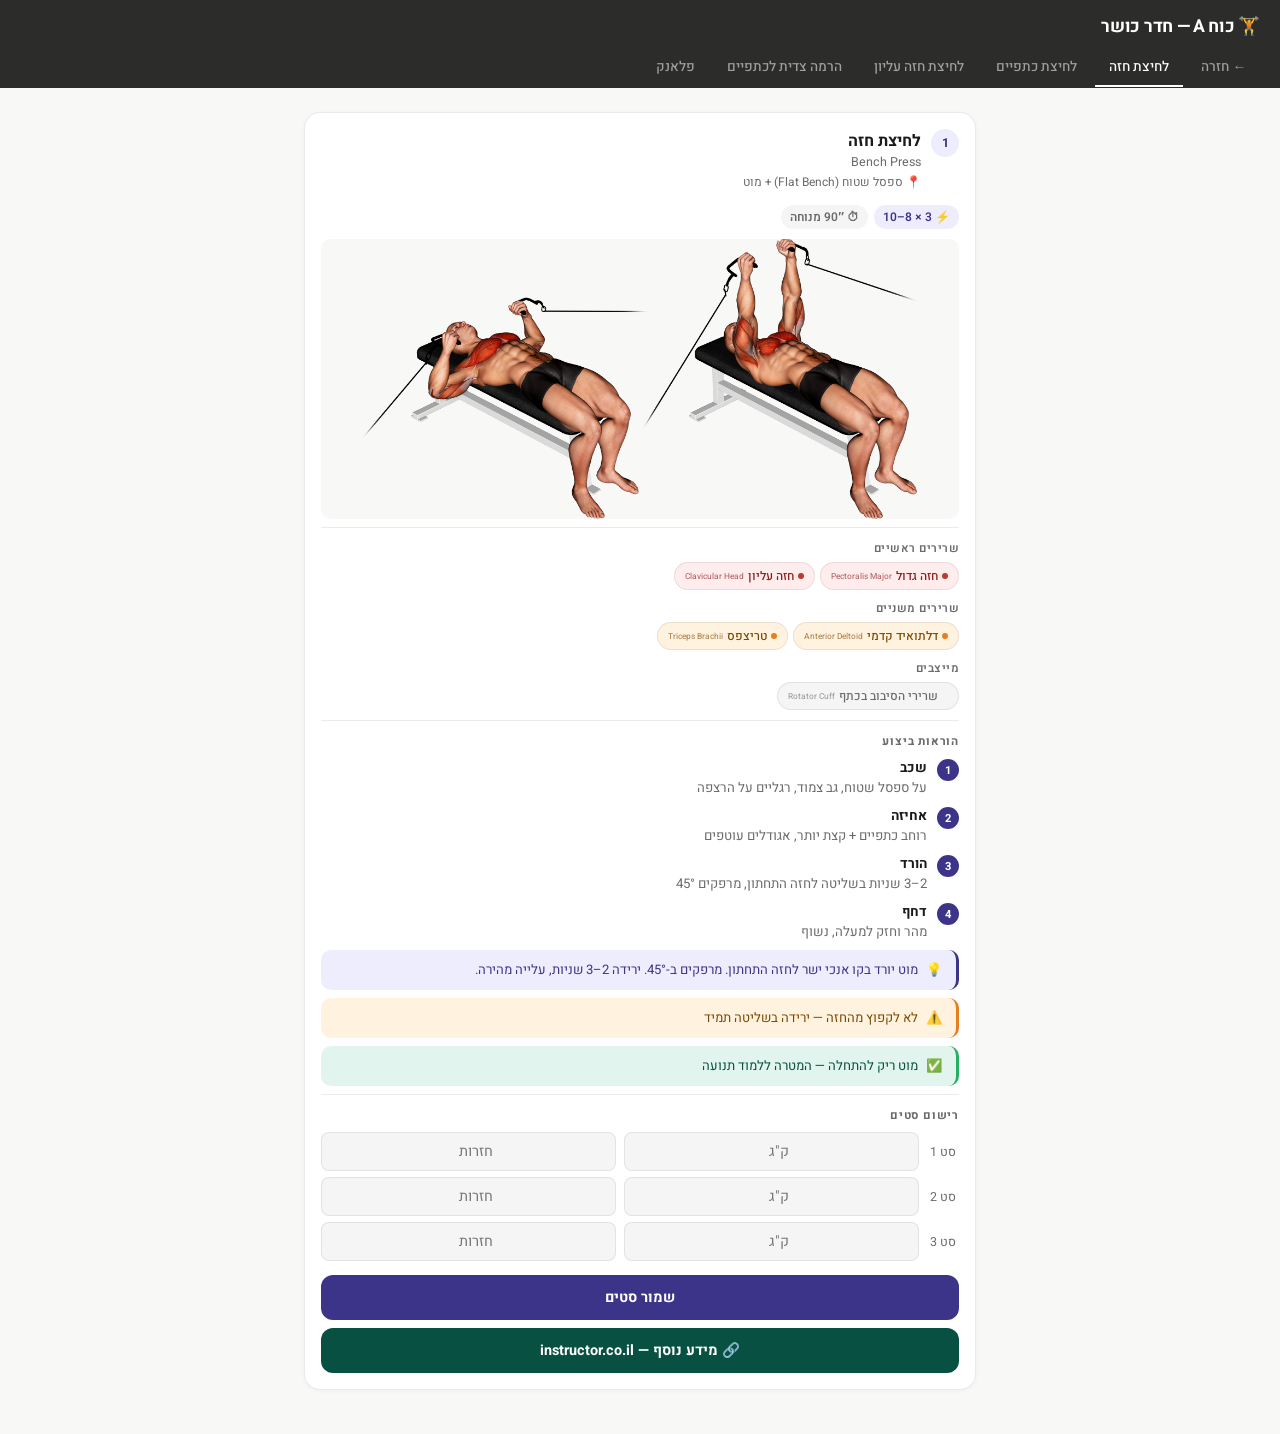
==== pages/day1.html @ a32762c1 "Fix: remove ES modules, works with file:// directly" ====
﻿<!DOCTYPE html>
<html lang="he" dir="rtl">
<head>
  <meta charset="UTF-8">
  <meta name="viewport" content="width=device-width, initial-scale=1.0">
  <title>כוח A — חזה + כתפיים</title>
  <link rel="manifest" href="../manifest.json">
  <meta name="theme-color" content="#2C2C2A">
  <meta name="apple-mobile-web-app-capable" content="yes">
  <link rel="stylesheet" href="../css/style.css">
  <link rel="stylesheet" href="../css/mobile.css">
  <script src="../data/exercises-data.js"></script>
  <script src="../data/plan-data.js"></script>
  <script src="../js/tracker.js"></script>
  <script src="../js/data.js"></script>
  <script src="../js/components.js"></script>
  <script src="../js/render.js"></script>
</head>
<body>
<header class="site-header">
  <h1 id="pageTitle">כוח A — חזה + כתפיים</h1>
  <nav class="tab-nav" id="exNav"></nav>
</header>
<main id="content">
  <div class="card"><div class="text-muted text-sm">טוען...</div></div>
</main>
<script>
  Render.renderStrengthPage('sunday');
</script>
</body>
</html>
---- css/style.css ----
@import url('https://fonts.googleapis.com/css2?family=Heebo:wght@300;400;500;600;700;800&display=swap');

*, *::before, *::after { box-sizing: border-box; margin: 0; padding: 0; }

:root {
  --purple-light: #EEEDFE;
  --purple-dark: #3C3489;
  --green-light: #E1F5EE;
  --green-dark: #085041;
  --orange-light: #FAEEDA;
  --orange-dark: #633806;
  --gray-light: #F5F5F5;
  --gray-dark: #6B6B6B;
  --bg: #F8F8F7;
  --card-bg: #FFFFFF;
  --header-bg: #2C2C2A;
  --text: #1A1A1A;
  --text-muted: #6B6B6B;
  --border: rgba(0,0,0,0.08);
  --radius: 16px;
  --border-width: 0.5px;
}

html { font-size: 16px; }

body {
  font-family: 'Heebo', sans-serif;
  direction: rtl;
  background: var(--bg);
  color: var(--text);
  min-height: 100vh;
  -webkit-font-smoothing: antialiased;
}

/* ── Header ── */
.site-header {
  position: sticky;
  top: 0;
  z-index: 100;
  background: var(--header-bg);
  color: #fff;
  padding: 12px 16px 0;
}

.site-header h1 {
  font-size: 1.1rem;
  font-weight: 700;
  letter-spacing: -0.3px;
  padding-bottom: 10px;
}

.tab-nav {
  display: flex;
  gap: 4px;
  overflow-x: auto;
  scrollbar-width: none;
  padding-bottom: 1px;
}

.tab-nav::-webkit-scrollbar { display: none; }

.tab-btn {
  flex-shrink: 0;
  padding: 8px 14px;
  border: none;
  background: transparent;
  color: rgba(255,255,255,0.55);
  font-family: 'Heebo', sans-serif;
  font-size: 0.85rem;
  font-weight: 500;
  cursor: pointer;
  border-bottom: 2px solid transparent;
  transition: color 0.15s, border-color 0.15s;
  white-space: nowrap;
}

.tab-btn.active, .tab-btn:hover {
  color: #fff;
  border-bottom-color: #fff;
}

/* ── Main layout ── */
main { padding: 16px; max-width: 480px; margin: 0 auto; }

/* ── Cards ── */
.card {
  background: var(--card-bg);
  border-radius: var(--radius);
  border: var(--border-width) solid var(--border);
  padding: 16px;
  margin-bottom: 12px;
  box-shadow: 0 1px 4px rgba(0,0,0,0.04);
}

.card-header {
  display: flex;
  align-items: center;
  gap: 10px;
  margin-bottom: 12px;
}

.card-icon {
  width: 40px; height: 40px;
  border-radius: 10px;
  display: flex; align-items: center; justify-content: center;
  font-size: 1.25rem;
  flex-shrink: 0;
}

.card-title { font-size: 1rem; font-weight: 700; }
.card-subtitle { font-size: 0.78rem; color: var(--text-muted); margin-top: 1px; }

/* ── Color themes ── */
.theme-purple .card-icon { background: var(--purple-light); }
.theme-purple .badge { background: var(--purple-light); color: var(--purple-dark); }
.theme-green .card-icon { background: var(--green-light); }
.theme-green .badge { background: var(--green-light); color: var(--green-dark); }
.theme-orange .card-icon { background: var(--orange-light); }
.theme-orange .badge { background: var(--orange-light); color: var(--orange-dark); }

/* ── Day card on dashboard ── */
.day-card {
  display: flex;
  align-items: center;
  gap: 12px;
  padding: 14px 16px;
  background: var(--card-bg);
  border-radius: var(--radius);
  border: var(--border-width) solid var(--border);
  margin-bottom: 8px;
  text-decoration: none;
  color: inherit;
  transition: box-shadow 0.15s, transform 0.1s;
}

.day-card:hover { box-shadow: 0 4px 12px rgba(0,0,0,0.08); transform: translateY(-1px); }
.day-card.today { border-color: var(--purple-dark); box-shadow: 0 0 0 1.5px var(--purple-dark); }

.day-dot {
  width: 44px; height: 44px;
  border-radius: 50%;
  display: flex; align-items: center; justify-content: center;
  font-size: 1.4rem;
  flex-shrink: 0;
}

.day-dot.purple { background: var(--purple-light); }
.day-dot.green  { background: var(--green-light); }
.day-dot.gray   { background: var(--gray-light); }

.day-info { flex: 1; }
.day-label { font-size: 0.95rem; font-weight: 700; }
.day-sub   { font-size: 0.78rem; color: var(--text-muted); }

.day-arrow { color: var(--text-muted); font-size: 1rem; }

/* ── Exercise card ── */
.exercise-card { margin-bottom: 20px; }

.exercise-card .ex-header {
  display: flex; align-items: flex-start; gap: 10px;
  margin-bottom: 14px;
}

.ex-num {
  width: 28px; height: 28px;
  border-radius: 50%;
  background: var(--purple-light);
  color: var(--purple-dark);
  font-size: 0.78rem; font-weight: 700;
  display: flex; align-items: center; justify-content: center;
  flex-shrink: 0;
}

.ex-name-he { font-size: 1rem; font-weight: 700; }
.ex-name-en { font-size: 0.78rem; color: var(--text-muted); }
.ex-machine  { font-size: 0.75rem; color: var(--text-muted); margin-top: 2px; }

/* ── Badges ── */
.badge {
  display: inline-block;
  padding: 3px 9px;
  border-radius: 20px;
  font-size: 0.75rem;
  font-weight: 600;
}

.badge-row { display: flex; gap: 6px; flex-wrap: wrap; margin-bottom: 10px; }

/* ── Muscles list ── */
.muscle-section { margin-bottom: 10px; }
.muscle-label { font-size: 0.72rem; font-weight: 600; color: var(--text-muted); margin-bottom: 5px; text-transform: uppercase; letter-spacing: 0.5px; }

.muscle-tags { display: flex; flex-wrap: wrap; gap: 5px; }

.muscle-tag {
  display: inline-flex;
  align-items: center;
  gap: 4px;
  padding: 4px 10px;
  border-radius: 20px;
  font-size: 0.75rem;
  font-weight: 500;
  text-decoration: none;
  border: var(--border-width) solid var(--border);
  transition: opacity 0.15s;
}

.muscle-tag:hover { opacity: 0.75; }
.muscle-tag.primary   { background: #FFECEC; color: #8B1A1A; }
.muscle-tag.secondary { background: #FFF3E0; color: #7C4700; }
.muscle-tag.stabilizer { background: var(--gray-light); color: var(--gray-dark); }

.muscle-tag .dot { width: 6px; height: 6px; border-radius: 50%; }
.muscle-tag.primary .dot   { background: #C0392B; }
.muscle-tag.secondary .dot { background: #E67E22; }

/* ── Steps ── */
.steps-list { list-style: none; counter-reset: steps; }

.step {
  display: flex;
  gap: 10px;
  margin-bottom: 8px;
}

.step-num {
  width: 22px; height: 22px;
  border-radius: 50%;
  background: var(--purple-dark);
  color: #fff;
  font-size: 0.7rem; font-weight: 700;
  display: flex; align-items: center; justify-content: center;
  flex-shrink: 0;
  margin-top: 1px;
}

.step-action { font-weight: 700; font-size: 0.85rem; }
.step-detail  { font-size: 0.83rem; color: var(--text-muted); }

/* ── Warn / Tip ── */
.alert-box {
  border-radius: 10px;
  padding: 10px 14px;
  font-size: 0.82rem;
  margin-top: 8px;
  display: flex;
  gap: 8px;
  align-items: flex-start;
}

.alert-box.warn { background: #FFF3E0; color: #7C4700; border-right: 3px solid #E67E22; }
.alert-box.tip  { background: var(--green-light); color: var(--green-dark); border-right: 3px solid #27AE60; }
.alert-box.info { background: var(--purple-light); color: var(--purple-dark); border-right: 3px solid var(--purple-dark); }

/* ── Motion path visual ── */
.motion-path {
  display: flex;
  align-items: center;
  gap: 6px;
  padding: 10px 0;
  font-size: 0.8rem;
  color: var(--text-muted);
}

.motion-arrow { font-size: 1rem; }

/* ── SVG silhouette wrapper ── */
.silhouette-wrap {
  display: flex;
  justify-content: center;
  gap: 16px;
  padding: 8px 0;
}

.silhouette-phase { text-align: center; }
.silhouette-phase svg { width: 80px; height: 160px; }
.silhouette-phase .phase-label { font-size: 0.7rem; color: var(--text-muted); margin-top: 4px; }

/* ── Anatomy map ── */
.anatomy-wrap {
  position: relative;
  display: inline-block;
  width: 100%;
}

.anatomy-wrap img {
  width: 100%;
  border-radius: 10px;
  display: block;
}

.anatomy-wrap svg {
  position: absolute;
  top: 0; left: 0;
  width: 100%; height: 100%;
}

/* ── Exercise image ── */
.exercise-img {
  width: 100%;
  border-radius: 10px;
  display: block;
  object-fit: contain;   /* מציג את כל התמונה, ללא חיתוך */
  background: #f8f8f7;   /* רקע נקי מאחורי התמונה */
  max-height: 280px;
}

/* ── Cardio blocks ── */
.cardio-zone {
  display: flex;
  align-items: center;
  justify-content: space-between;
  padding: 12px 14px;
  border-radius: 12px;
  background: var(--green-light);
  margin-bottom: 8px;
}

.cardio-zone .zone-label { font-size: 0.85rem; font-weight: 700; color: var(--green-dark); }
.cardio-zone .zone-val   { font-size: 1.5rem; font-weight: 800; color: var(--green-dark); }
.cardio-zone .zone-unit  { font-size: 0.72rem; color: var(--green-dark); }

/* ── HR calculator ── */
.hr-calc { background: var(--gray-light); border-radius: 12px; padding: 14px; }
.hr-calc label { font-size: 0.82rem; font-weight: 600; display: block; margin-bottom: 6px; }
.hr-calc input[type=range] { width: 100%; accent-color: var(--green-dark); }
.hr-output { display: flex; justify-content: space-between; margin-top: 8px; }
.hr-zone   { text-align: center; }
.hr-zone .val  { font-size: 1.2rem; font-weight: 700; color: var(--green-dark); }
.hr-zone .lbl  { font-size: 0.7rem; color: var(--text-muted); }

/* ── HIIT block ── */
.hiit-bar { display: flex; border-radius: 8px; overflow: hidden; height: 32px; margin-bottom: 10px; }
.hiit-work { background: var(--green-dark); flex: 1; display: flex; align-items: center; justify-content: center; color: #fff; font-size: 0.72rem; font-weight: 700; }
.hiit-rest { background: var(--green-light); flex: 3; display: flex; align-items: center; justify-content: center; color: var(--green-dark); font-size: 0.72rem; font-weight: 700; }

/* ── Rest day ── */
.rest-tips { padding: 8px 0; }
.rest-tip-item { display: flex; gap: 10px; align-items: flex-start; margin-bottom: 10px; font-size: 0.85rem; }

/* ── Today page ── */
.station-nav {
  display: flex;
  gap: 6px;
  overflow-x: auto;
  padding: 10px 16px;
  scrollbar-width: none;
}

.station-nav::-webkit-scrollbar { display: none; }

.station-btn {
  flex-shrink: 0;
  padding: 6px 12px;
  border-radius: 20px;
  border: 1.5px solid var(--border);
  background: var(--card-bg);
  font-family: 'Heebo', sans-serif;
  font-size: 0.8rem;
  font-weight: 500;
  cursor: pointer;
  white-space: nowrap;
  transition: background 0.15s, border-color 0.15s;
}

.station-btn.active {
  background: var(--purple-dark);
  border-color: var(--purple-dark);
  color: #fff;
}

/* ── Divider ── */
.divider { height: 1px; background: var(--border); margin: 12px 0; }

/* ── Section title ── */
.section-title {
  font-size: 0.72rem;
  font-weight: 700;
  text-transform: uppercase;
  letter-spacing: 0.8px;
  color: var(--text-muted);
  margin-bottom: 8px;
}

/* ── Tracker log ── */
.set-log { display: flex; gap: 8px; margin-bottom: 6px; align-items: center; }
.set-log input {
  flex: 1;
  padding: 8px;
  border-radius: 8px;
  border: var(--border-width) solid var(--border);
  font-family: 'Heebo', sans-serif;
  font-size: 0.9rem;
  text-align: center;
  background: var(--gray-light);
}

.set-log .set-label { font-size: 0.78rem; color: var(--text-muted); min-width: 32px; text-align: center; }
.btn-save {
  width: 100%;
  padding: 12px;
  border-radius: 12px;
  border: none;
  background: var(--purple-dark);
  color: #fff;
  font-family: 'Heebo', sans-serif;
  font-size: 0.9rem;
  font-weight: 700;
  cursor: pointer;
  margin-top: 8px;
  transition: opacity 0.15s;
}

.btn-save:hover { opacity: 0.85; }

/* ── Mode toggle (gym / home) ── */
.mode-toggle {
  display: flex;
  width: fit-content;
  border-radius: 12px;
  overflow: hidden;
  border: 1.5px solid var(--purple-light);
  margin-bottom: 12px;
}

.mode-toggle button {
  padding: 8px 16px;
  border: none;
  cursor: pointer;
  font-family: 'Heebo', sans-serif;
  font-size: .85rem;
  font-weight: 700;
  transition: background .15s, color .15s;
  white-space: nowrap;
}

.mode-badge {
  display: inline-flex;
  align-items: center;
  gap: 5px;
  padding: 4px 12px;
  border-radius: 20px;
  font-size: .78rem;
  font-weight: 700;
  margin-bottom: 8px;
}

.mode-badge.gym  { background: var(--purple-light); color: var(--purple-dark); }
.mode-badge.home { background: var(--orange-light);  color: var(--orange-dark); }

/* ── Utilities ── */
.mt-8  { margin-top: 8px; }
.mt-12 { margin-top: 12px; }
.mb-4  { margin-bottom: 4px; }
.text-muted { color: var(--text-muted); }
.text-sm { font-size: 0.82rem; }
.font-bold { font-weight: 700; }
.flex { display: flex; }
.flex-center { display: flex; align-items: center; }
.gap-8 { gap: 8px; }
.w-full { width: 100%; }
---- css/mobile.css ----
/* Breakpoints for larger screens — mobile-first base in style.css */

@media (min-width: 480px) {
  main { padding: 20px; }
  .site-header { padding: 14px 20px 0; }
}

@media (min-width: 640px) {
  main { padding: 24px; }

  .day-card-grid {
    display: grid;
    grid-template-columns: 1fr 1fr;
    gap: 10px;
  }

  .day-card { margin-bottom: 0; }
}

@media (min-width: 900px) {
  main { max-width: 720px; }

  .day-card-grid {
    grid-template-columns: repeat(3, 1fr);
  }
}

/* Safe area for notched phones */
@supports (padding: env(safe-area-inset-bottom)) {
  body { padding-bottom: env(safe-area-inset-bottom); }
}
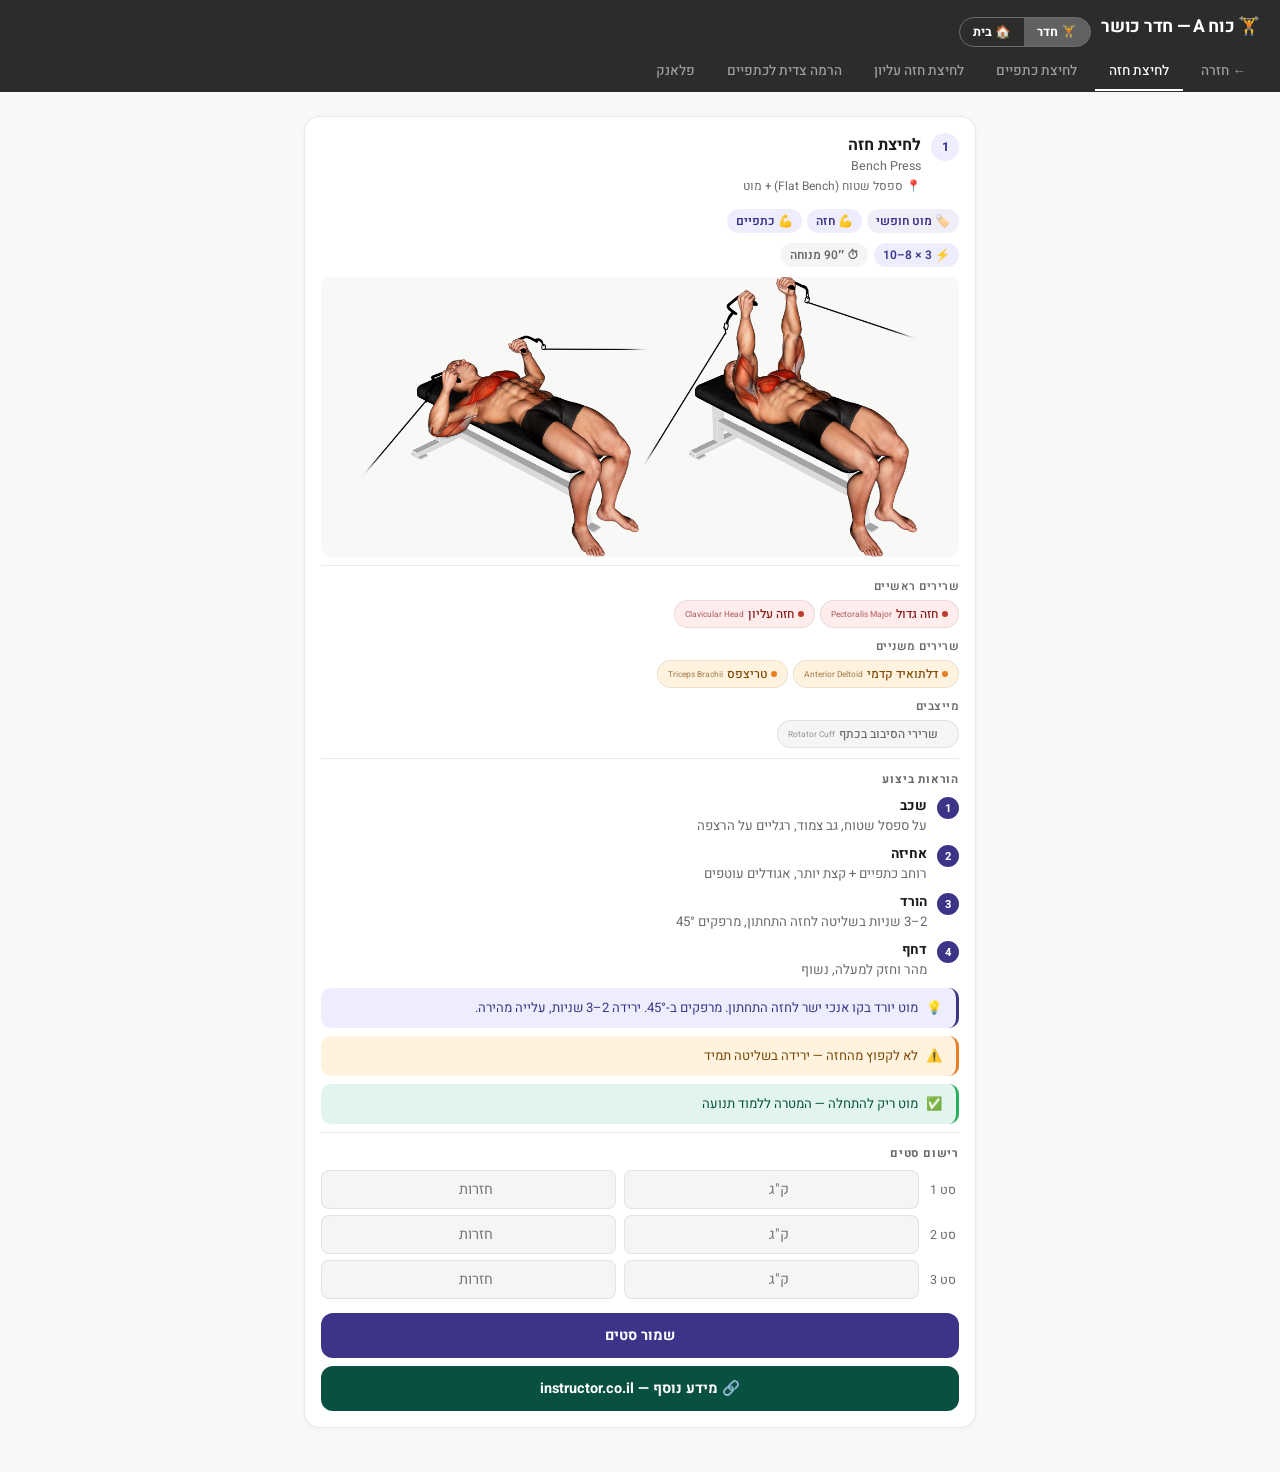
==== commit a8f7de47: "Add mode toggle to all day pages headers" ====
--- a/pages/day1.html
+++ b/pages/day1.html
@@ -15,10 +15,27 @@
   <script src="../js/data.js"></script>
   <script src="../js/components.js"></script>
   <script src="../js/render.js"></script>
-</head>
+  <style>
+    .header-mode-toggle {
+      display:flex;border-radius:20px;overflow:hidden;
+      border:1.5px solid rgba(255,255,255,0.3);flex-shrink:0;
+    }
+    .header-mode-toggle button {
+      padding:5px 13px;border:none;cursor:pointer;
+      font-family:'Heebo',sans-serif;font-size:.78rem;font-weight:700;
+      color:#fff;white-space:nowrap;transition:background .15s;
+    }
+    .hdr-row { display:flex;align-items:center;gap:10px;padding-bottom:4px; }
+  </style></head>
 <body>
 <header class="site-header">
+  <div class="hdr-row">
   <h1 id="pageTitle">כוח A — חזה + כתפיים</h1>
+  <div class="header-mode-toggle">
+    <button id="hdrGym"  onclick="setWorkoutMode('gym')">🏋️ חדר</button>
+    <button id="hdrHome" onclick="setWorkoutMode('home')">🏠 בית</button>
+  </div>
+</div>
   <nav class="tab-nav" id="exNav"></nav>
 </header>
 <main id="content">
@@ -27,5 +44,16 @@
 <script>
   Render.renderStrengthPage('sunday');
 </script>
-</body>
+<script>
+  function setWorkoutMode(mode) {
+    Data.setMode(mode);
+    var g = document.getElementById('hdrGym');
+    var h = document.getElementById('hdrHome');
+    if (!g||!h) return;
+    g.style.background = mode==='gym'  ? 'rgba(255,255,255,0.25)' : 'transparent';
+    h.style.background = mode==='home' ? 'rgba(255,255,255,0.25)' : 'transparent';
+  }
+  setWorkoutMode(Data.getMode());
+  if ('serviceWorker' in navigator) navigator.serviceWorker.register('../sw.js');
+</script></body>
 </html>
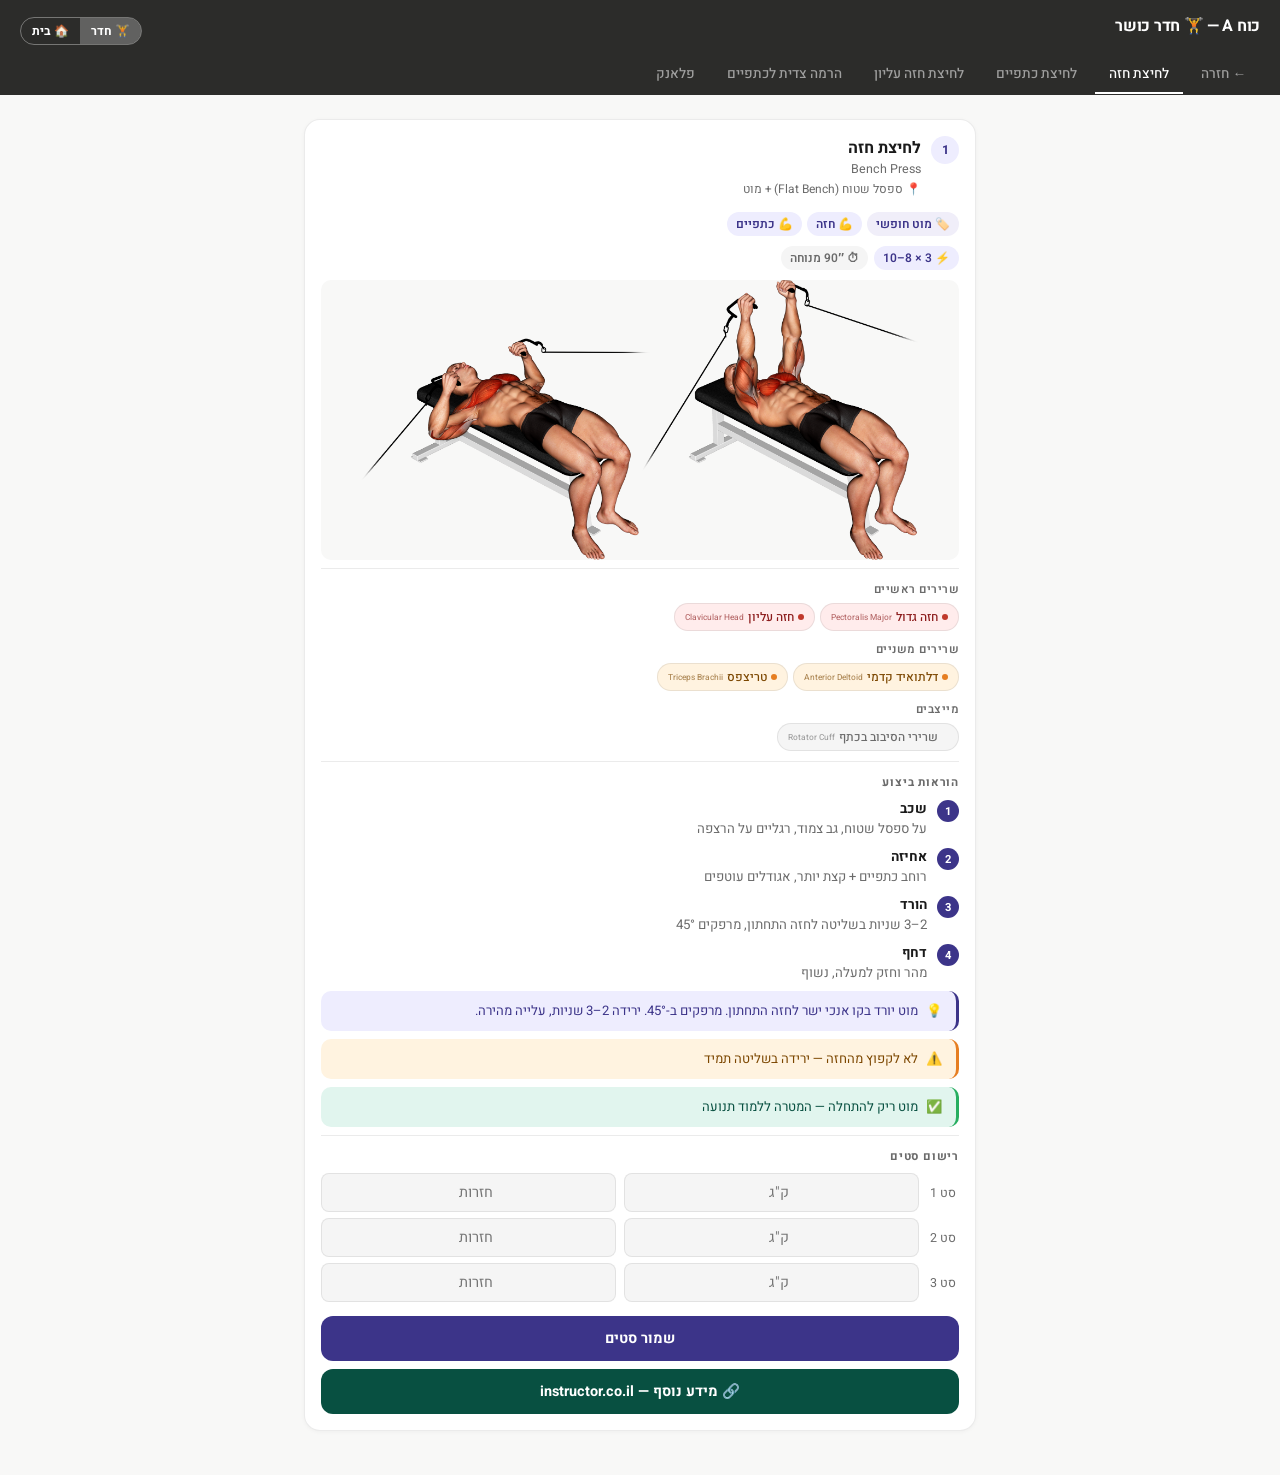
==== commit a1989272: "Fix mode toggle: correct position, fully functional on all pages" ====
--- a/pages/day1.html
+++ b/pages/day1.html
@@ -16,44 +16,64 @@
   <script src="../js/components.js"></script>
   <script src="../js/render.js"></script>
   <style>
-    .header-mode-toggle {
-      display:flex;border-radius:20px;overflow:hidden;
-      border:1.5px solid rgba(255,255,255,0.3);flex-shrink:0;
+    .hdr-top {
+      display: flex;
+      align-items: center;
+      justify-content: space-between;
+      padding-bottom: 8px;
     }
-    .header-mode-toggle button {
-      padding:5px 13px;border:none;cursor:pointer;
-      font-family:'Heebo',sans-serif;font-size:.78rem;font-weight:700;
-      color:#fff;white-space:nowrap;transition:background .15s;
+    .hdr-top h1 { margin: 0; font-size: 1rem; font-weight: 700; }
+    .mode-pill {
+      display: flex;
+      border-radius: 20px;
+      overflow: hidden;
+      border: 1.5px solid rgba(255,255,255,0.35);
+      flex-shrink: 0;
     }
-    .hdr-row { display:flex;align-items:center;gap:10px;padding-bottom:4px; }
-  </style></head>
+    .mode-pill button {
+      padding: 4px 11px;
+      border: none;
+      cursor: pointer;
+      font-family: 'Heebo', sans-serif;
+      font-size: .75rem;
+      font-weight: 700;
+      color: #fff;
+      background: transparent;
+      transition: background .15s;
+    }
+    .mode-pill button.active-mode { background: rgba(255,255,255,0.25); }
+  </style>
+</head>
 <body>
 <header class="site-header">
-  <div class="hdr-row">
-  <h1 id="pageTitle">כוח A — חזה + כתפיים</h1>
-  <div class="header-mode-toggle">
-    <button id="hdrGym"  onclick="setWorkoutMode('gym')">🏋️ חדר</button>
-    <button id="hdrHome" onclick="setWorkoutMode('home')">🏠 בית</button>
+  <div class="hdr-top">
+    <h1 id="pageTitle">🏋️ כוח A</h1>
+    <div class="mode-pill">
+      <button data-mode="gym"  onclick="setWorkoutMode('gym')">🏋️ חדר</button>
+      <button data-mode="home" onclick="setWorkoutMode('home')">🏠 בית</button>
+    </div>
   </div>
-</div>
   <nav class="tab-nav" id="exNav"></nav>
 </header>
 <main id="content">
   <div class="card"><div class="text-muted text-sm">טוען...</div></div>
 </main>
 <script>
+  window.__rerender = function() { Render.renderStrengthPage('sunday'); };
   Render.renderStrengthPage('sunday');
 </script>
 <script>
   function setWorkoutMode(mode) {
     Data.setMode(mode);
-    var g = document.getElementById('hdrGym');
-    var h = document.getElementById('hdrHome');
-    if (!g||!h) return;
-    g.style.background = mode==='gym'  ? 'rgba(255,255,255,0.25)' : 'transparent';
-    h.style.background = mode==='home' ? 'rgba(255,255,255,0.25)' : 'transparent';
+    document.querySelectorAll('.mode-pill button').forEach(function(b) {
+      b.classList.toggle('active-mode', b.dataset.mode === mode);
+    });
+    if (typeof window.__rerender === 'function') window.__rerender();
   }
+  // Init on load
   setWorkoutMode(Data.getMode());
+  // Service Worker
   if ('serviceWorker' in navigator) navigator.serviceWorker.register('../sw.js');
-</script></body>
+</script>
+</body>
 </html>
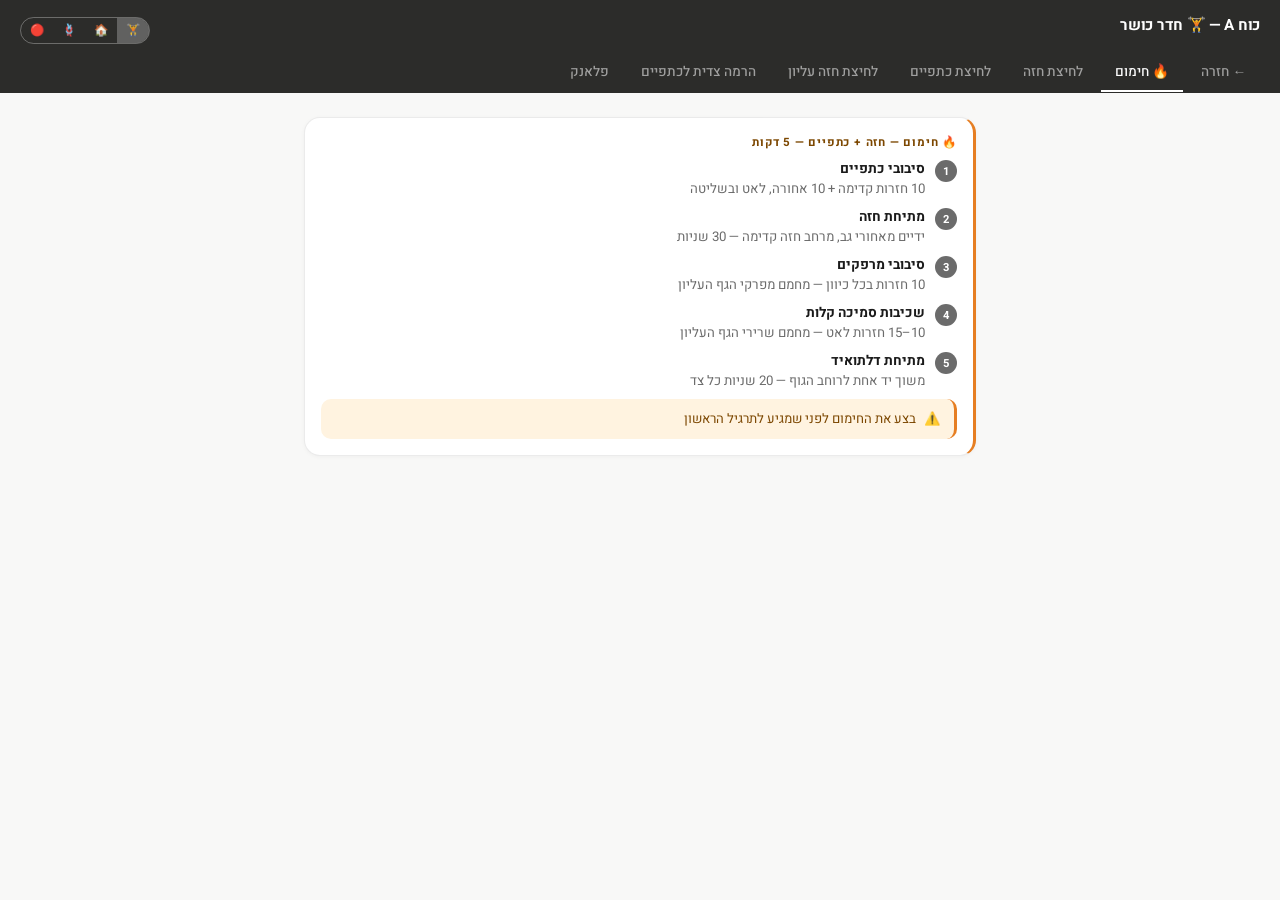
==== commit 212a2d22: "Add suspension+band modes, warmup section, 4-mode toggle everywhere" ====
--- a/pages/day1.html
+++ b/pages/day1.html
@@ -16,41 +16,22 @@
   <script src="../js/components.js"></script>
   <script src="../js/render.js"></script>
   <style>
-    .hdr-top {
-      display: flex;
-      align-items: center;
-      justify-content: space-between;
-      padding-bottom: 8px;
-    }
-    .hdr-top h1 { margin: 0; font-size: 1rem; font-weight: 700; }
-    .mode-pill {
-      display: flex;
-      border-radius: 20px;
-      overflow: hidden;
-      border: 1.5px solid rgba(255,255,255,0.35);
-      flex-shrink: 0;
-    }
-    .mode-pill button {
-      padding: 4px 11px;
-      border: none;
-      cursor: pointer;
-      font-family: 'Heebo', sans-serif;
-      font-size: .75rem;
-      font-weight: 700;
-      color: #fff;
-      background: transparent;
-      transition: background .15s;
-    }
-    .mode-pill button.active-mode { background: rgba(255,255,255,0.25); }
+    .hdr-top { display:flex;align-items:center;justify-content:space-between;padding-bottom:8px; }
+    .hdr-top h1 { margin:0;font-size:.95rem;font-weight:700;flex:1;min-width:0;white-space:nowrap;overflow:hidden;text-overflow:ellipsis; }
+    .mode-pill { display:flex;border-radius:20px;overflow:hidden;border:1.5px solid rgba(255,255,255,0.3);flex-shrink:0; }
+    .mode-pill button { padding:4px 9px;border:none;cursor:pointer;font-family:'Heebo',sans-serif;font-size:.72rem;font-weight:700;color:#fff;background:transparent;transition:background .15s;white-space:nowrap; }
+    .mode-pill button.active-mode { background:rgba(255,255,255,0.25); }
   </style>
 </head>
 <body>
 <header class="site-header">
   <div class="hdr-top">
-    <h1 id="pageTitle">🏋️ כוח A</h1>
+    <h1 id="pageTitle">כוח A — חזה + כתפיים</h1>
     <div class="mode-pill">
-      <button data-mode="gym"  onclick="setWorkoutMode('gym')">🏋️ חדר</button>
-      <button data-mode="home" onclick="setWorkoutMode('home')">🏠 בית</button>
+      <button data-mode="gym"        onclick="setWorkoutMode('gym')">🏋️</button>
+      <button data-mode="home"       onclick="setWorkoutMode('home')">🏠</button>
+      <button data-mode="suspension" onclick="setWorkoutMode('suspension')">🪢</button>
+      <button data-mode="band"       onclick="setWorkoutMode('band')">🔴</button>
     </div>
   </div>
   <nav class="tab-nav" id="exNav"></nav>
@@ -70,9 +51,7 @@
     });
     if (typeof window.__rerender === 'function') window.__rerender();
   }
-  // Init on load
   setWorkoutMode(Data.getMode());
-  // Service Worker
   if ('serviceWorker' in navigator) navigator.serviceWorker.register('../sw.js');
 </script>
 </body>
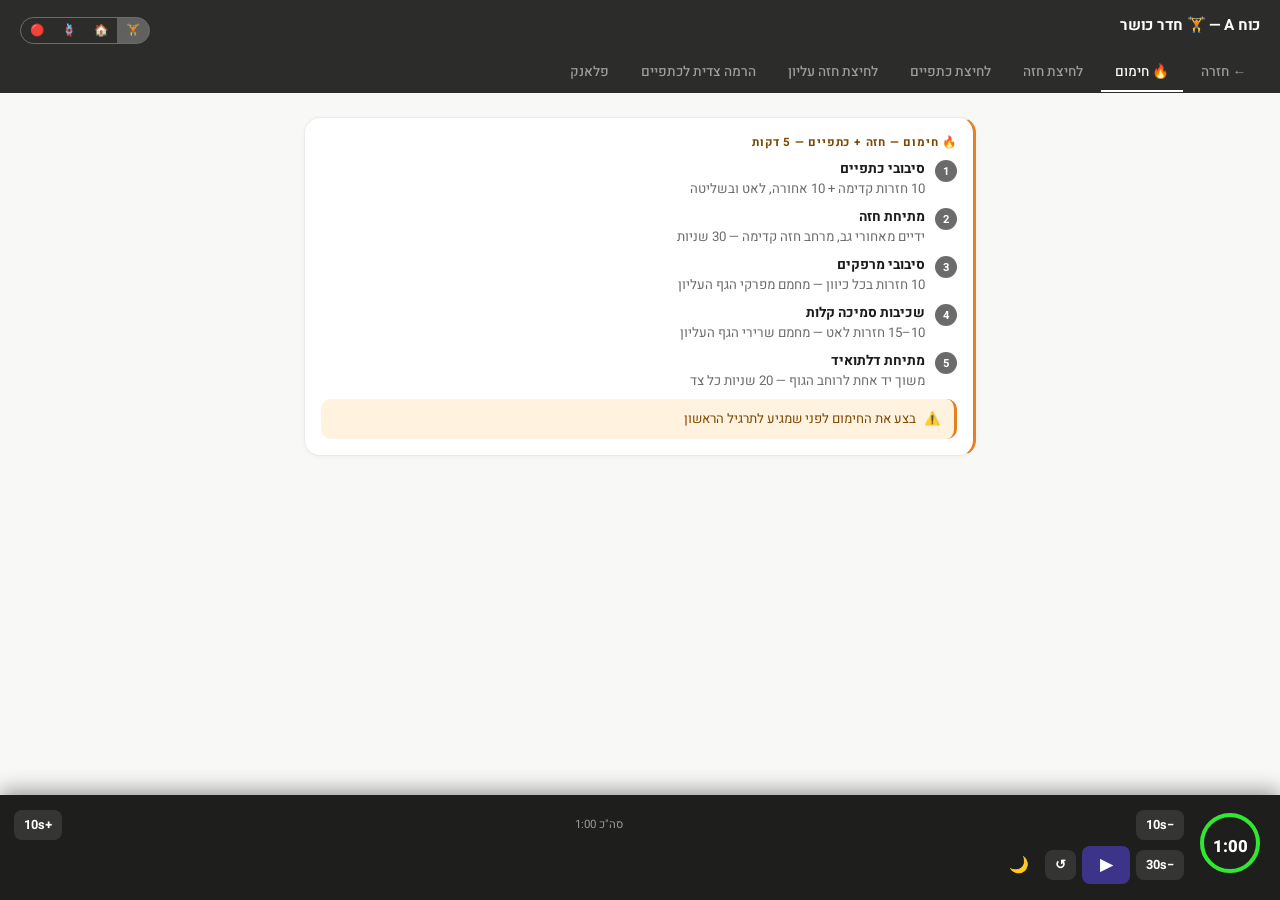
==== commit 2b59acf8: "Add WakeLock toggle + countdown timer at bottom of all workout pages" ====
--- a/pages/day1.html
+++ b/pages/day1.html
@@ -15,6 +15,7 @@
   <script src="../js/data.js"></script>
   <script src="../js/components.js"></script>
   <script src="../js/render.js"></script>
+  <script src="../js/utils.js"></script>
   <style>
     .hdr-top { display:flex;align-items:center;justify-content:space-between;padding-bottom:8px; }
     .hdr-top h1 { margin:0;font-size:.95rem;font-weight:700;flex:1;min-width:0;white-space:nowrap;overflow:hidden;text-overflow:ellipsis; }
@@ -53,6 +54,8 @@
   }
   setWorkoutMode(Data.getMode());
   if ('serviceWorker' in navigator) navigator.serviceWorker.register('../sw.js');
+  // טיימר
+  Utils.renderTimerBar();
 </script>
 </body>
 </html>
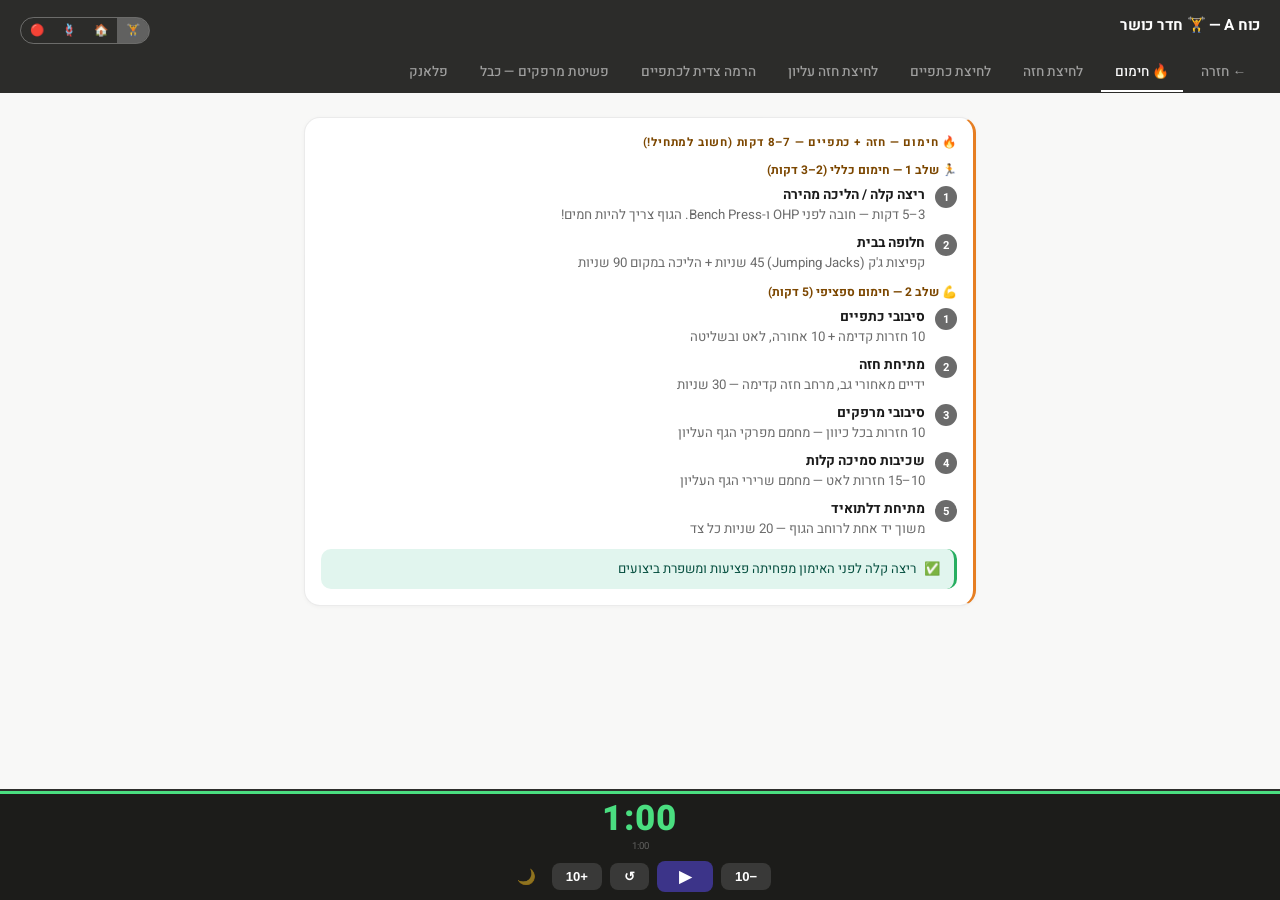
==== commit 20f79a86: "Fix SW: JS/HTML always from network, auto-reload on update, v5" ====
--- a/pages/day1.html
+++ b/pages/day1.html
@@ -53,7 +53,19 @@
     if (typeof window.__rerender === 'function') window.__rerender();
   }
   setWorkoutMode(Data.getMode());
-  if ('serviceWorker' in navigator) navigator.serviceWorker.register('../sw.js');
+  if ('serviceWorker' in navigator) {
+    navigator.serviceWorker.register('../sw.js').then(function(reg) {
+      reg.addEventListener('updatefound', function() {
+        var sw = reg.installing;
+        sw.addEventListener('statechange', function() {
+          if (sw.state === 'activated') window.location.reload();
+        });
+      });
+    });
+    navigator.serviceWorker.addEventListener('controllerchange', function() {
+      window.location.reload();
+    });
+  }
   // טיימר
   Utils.renderTimerBar();
 </script>
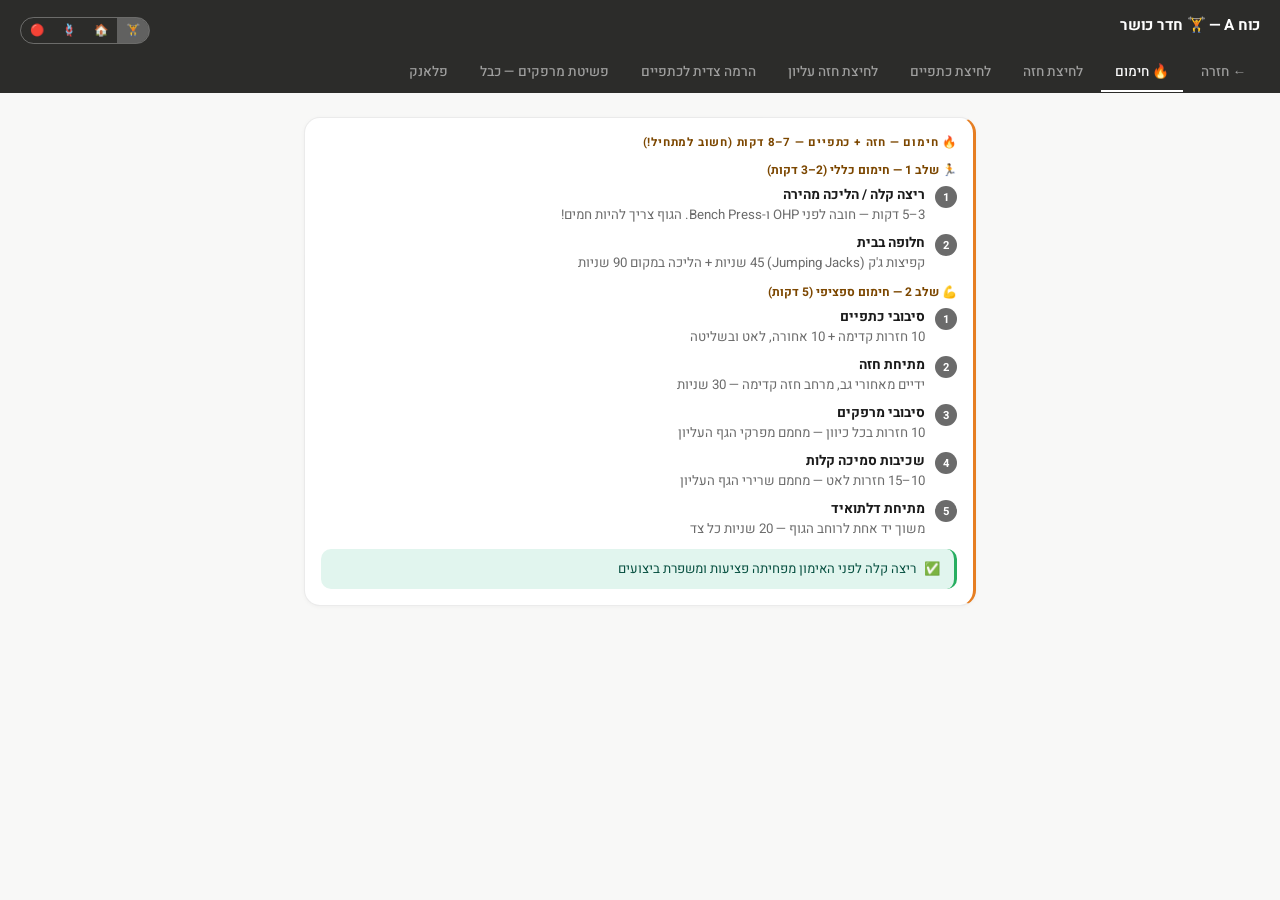
==== commit 39a1ba77: "Remove timer from all pages except morning.html and stretch.html" ====
--- a/pages/day1.html
+++ b/pages/day1.html
@@ -66,8 +66,6 @@
       window.location.reload();
     });
   }
-  // טיימר
-  Utils.renderTimerBar();
 </script>
 </body>
 </html>
--- a/css/style.css
+++ b/css/style.css
@@ -301,9 +301,34 @@
   width: 100%;
   border-radius: 10px;
   display: block;
-  object-fit: contain;   /* מציג את כל התמונה, ללא חיתוך */
-  background: #f8f8f7;   /* רקע נקי מאחורי התמונה */
-  max-height: 280px;
+  object-fit: contain;
+  background: #f8f8f7;
+  /* אין max-height — התמונה מציגה את כל עצמה ביחס שלה */
+}
+
+/* ── טיימר — גובה קבוע מוחלט ── */
+#timerBar {
+  position: fixed !important;
+  bottom: 0 !important;
+  left: 0 !important;
+  right: 0 !important;
+  /* גובה קבוע: לא יכול לגדול אף פעם */
+  height: 88px !important;
+  /* iPhone: הוסף safe area מעל הגובה */
+  padding-bottom: env(safe-area-inset-bottom, 0px) !important;
+  box-sizing: border-box !important;
+  overflow: hidden !important;
+  z-index: 300 !important;
+}
+/* כל תוכן הטיימר לא יכול לחרוג */
+#timerBar * {
+  box-sizing: border-box;
+  flex-shrink: 0;
+  white-space: nowrap;
+}
+/* padding תחתון ל-main בהתאם לגובה הטיימר */
+body.has-timer main {
+  padding-bottom: calc(88px + env(safe-area-inset-bottom, 0px)) !important;
 }
 
 /* ── Cardio blocks ── */
